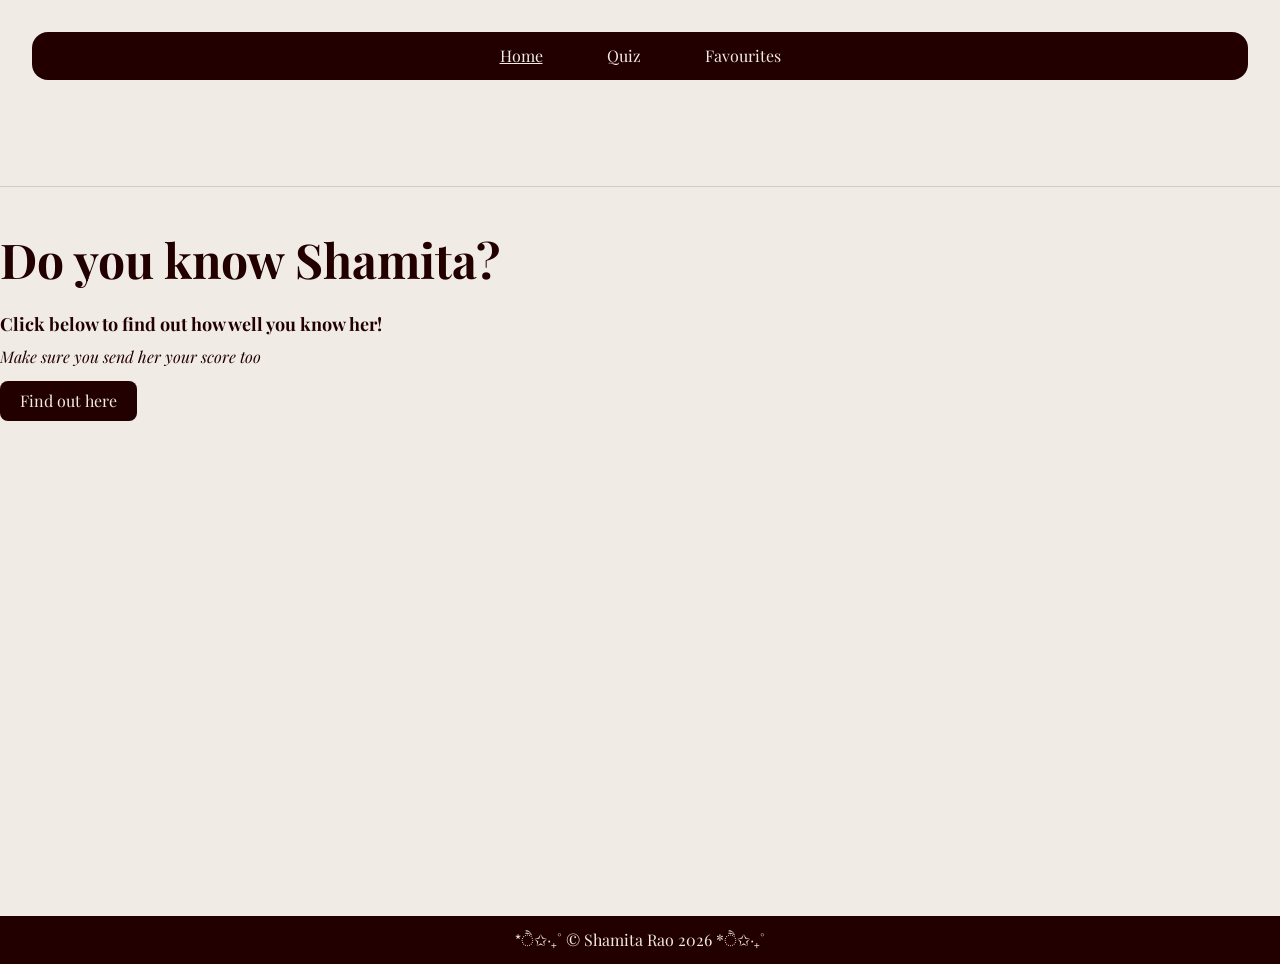
==== index.html @ e75de4b3 "Update heading styles" ====
<!DOCTYPE html>
<html lang="en">
<head>
    <meta charset="UTF-8">
    <meta name="viewport" content="width=device-width, initial-scale=1.0">
    <title>shamitarao</title>
    <link href="https://fonts.googleapis.com/css2?family=Playfair+Display&display=swap" rel="stylesheet">
    <link rel="stylesheet" href="styles/html5reset.css" />
    <link rel="stylesheet" href="styles/style.css" />
</head>
<body>
    <!-- Navigation bar -->
  <nav class="navbar">
    <ul class="nav-links">
      <li><a href="index.html" class="active">Home</a></li>
      <li><a href="quiz.html">Quiz</a></li>
      <li><a href="favourites.html">Favourites</a></li>
    </ul>
  </nav>

  <div class="carousel">
    <div class="carousel-track">
      <span class="carousel-item">Welcome!౨ৎ</span>
      <span class="carousel-item">Welcome!౨ৎ</span>
      <span class="carousel-item">Welcome!౨ৎ</span>
      <span class="carousel-item">Welcome!౨ৎ</span>
      <span class="carousel-item">Welcome!౨ৎ</span>
      <span class="carousel-item">Welcome!౨ৎ</span>
      <span class="carousel-item">Welcome!౨ৎ</span>
      <span class="carousel-item">Welcome!౨ৎ</span>
      <span class="carousel-item">Welcome!౨ৎ</span>
      <span class="carousel-item">Welcome!౨ৎ</span>
      <span class="carousel-item">Welcome!౨ৎ</span>
      <span class="carousel-item">Welcome!౨ৎ</span>
      <span class="carousel-item">Welcome!౨ৎ</span>
      <span class="carousel-item">Welcome!౨ৎ</span>
      <span class="carousel-item">Welcome!౨ৎ</span>
      <span class="carousel-item">Welcome!౨ৎ</span>
    </div>
  </div>


  <!-- main content -->
  <main class="content">

    <h1>Do you know Shamita?</h1>
    <br>
    <br>
    <h2>Click below to find out how well you know her!</h2>
    <br>
    <p>Make sure you send her your score too</p>
    <a href="quiz.html" class="qbutton">Find out here</a>
  </main>

  <!-- Footer -->
  <footer class="footer">
    *ੈ✩‧₊˚ © Shamita Rao <span id="year"></span> *ੈ✩‧₊˚
  </footer>

  <script src="js/global.js"></script>

</body>
</html>
---- styles/style.css ----
body {
    display: grid;
    grid-template-rows: auto 1fr auto;
    min-height: 100vh;
    margin: 0;
    padding-top: 4rem;
    background-color: #F0ECE5;
    color: #220000;
    font-family: 'Playfair Display', serif;
}
  
  /* Navigation bar */
  .navbar {
    position: fixed;
    top: 0;
    left: 0;
    right: 0;
    background-color: #220000;
    border-radius: 1rem;
    padding: 1rem 1rem;
    margin: 2rem;
    z-index: 1000;
    transition: top 0.3s ease-in-out;
  }
  
  .nav-links {
    display: flex;
    gap: 4rem;
    justify-content: center;
    align-items: center;
  }
  
  .nav-links li a {
    text-decoration: none;
    color: #F0ECE5;
    font-size: 1rem;
    text-align: center;
  }

  .nav-links li a:hover {
    text-decoration: underline;
  }

  .nav-links li a.active {
    text-decoration: underline;
  }

  .carousel {
    height: 50px;
    overflow: hidden;
    position: relative;
    background-color: #F0ECE5;
    color: #220000;
    border-bottom: 1px solid #ccc;
    margin-top: 4.5rem;
    font-style: italic;
    font-size: 1.1rem;
    white-space: nowrap;
  }
  
  .carousel-track {
    display: inline-block;
    padding-left: 100%;
    animation: scroll-left 20s linear infinite;
  }
  
  @keyframes scroll-left {
    0% {
      transform: translateX(0);
    }
    100% {
      transform: translateX(-100%);
    }
  }

  .carousel-item {
    display: inline-block;
    padding-right: 4rem;
  }

  .content {
    padding-top: 3rem;
    padding-bottom: 3rem;
    justify-items: center;
  }

  .content h1 {
    font-size: xxx-large;
    font-weight: bold;
  }

  .content h2 {
    font-size: large;
  }


  .content p {
    font-size: medium;
    font-weight: lighter;
    font-style: italic;
  }

  .qbutton {
    display: inline-block;
    background-color: #220000;
    color: #F0ECE5;
    text-decoration: none;
    padding: 0.75rem 1.25rem;
    border: none;
    border-radius: 0.5rem;
    font-size: 1rem;
    text-align: center;
    cursor: pointer;
    margin-top: 1rem;
  }
  
  .qbutton:hover {
    text-decoration: underline;
  }
  /* Footer */
  .footer {
    background-color: #220000;
    color: #F0ECE5;
    text-align: center;
    padding: 1rem;
}
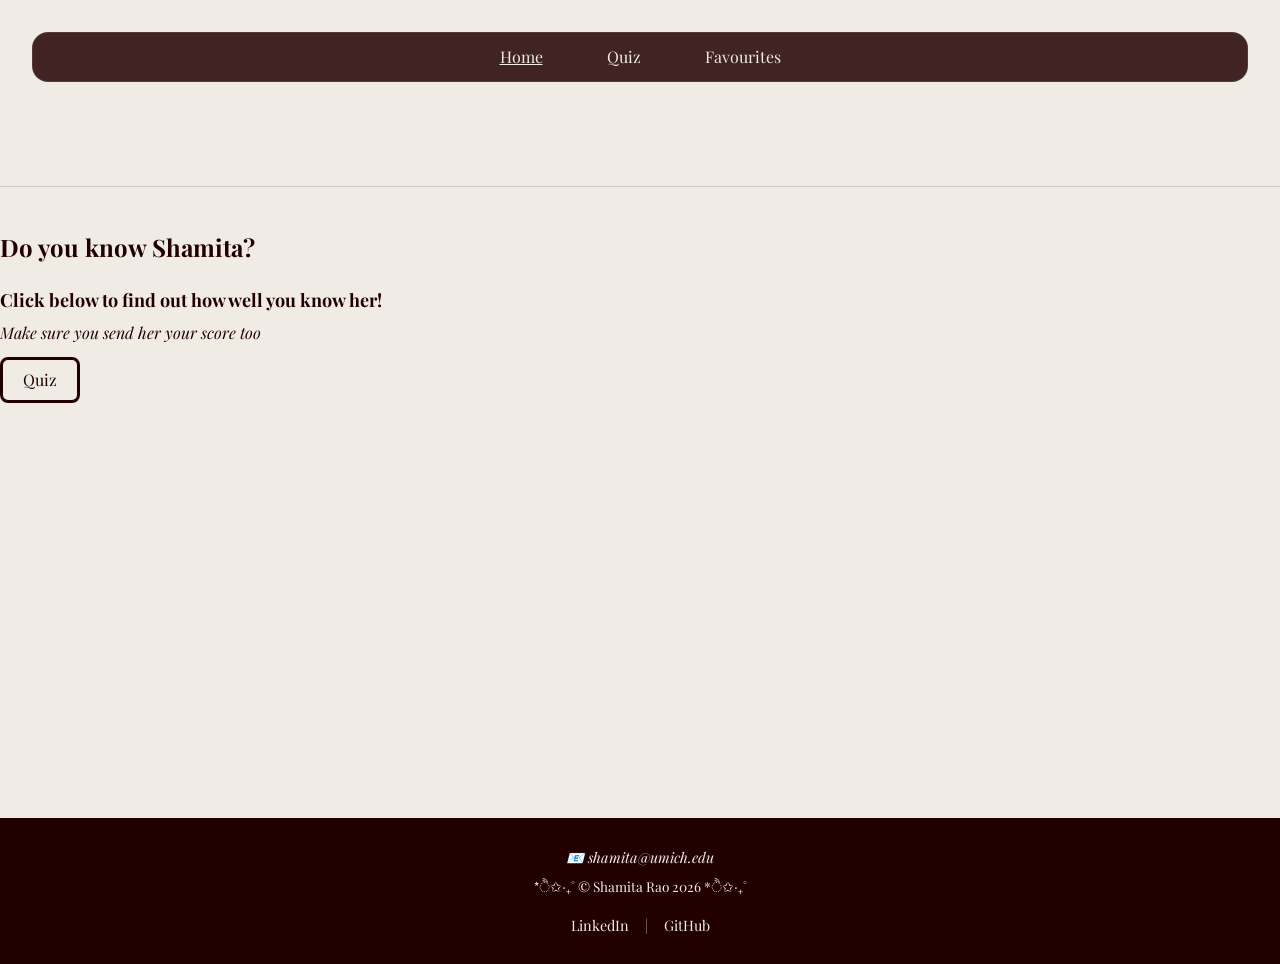
==== commit 26f794be: "Update styling" ====
--- a/index.html
+++ b/index.html
@@ -49,12 +49,22 @@
     <h2>Click below to find out how well you know her!</h2>
     <br>
     <p>Make sure you send her your score too</p>
-    <a href="quiz.html" class="qbutton">Find out here</a>
+    <a href="quiz.html" class="qbutton">Quiz</a>
   </main>
 
   <!-- Footer -->
   <footer class="footer">
-    *ੈ✩‧₊˚ © Shamita Rao <span id="year"></span> *ੈ✩‧₊˚
+    <div class="footer-content">
+      <p class="footer-email">📧 shamita@umich.edu</p>
+      <div class="footer-copyright">
+        *ੈ✩‧₊˚ © Shamita Rao <span id="year"></span> *ੈ✩‧₊˚
+      </div>
+      <div class="footer-links">
+        <a href="https://www.linkedin.com/in/shamitarao/" class="footer-link">LinkedIn</a>
+        <span class="divider">|</span>
+        <a href="https://github.com/shamita-rao" class="footer-link">GitHub</a>
+      </div>
+    </div>
   </footer>
 
   <script src="js/global.js"></script>
--- a/styles/style.css
+++ b/styles/style.css
@@ -15,12 +15,15 @@
     top: 0;
     left: 0;
     right: 0;
-    background-color: #220000;
     border-radius: 1rem;
     padding: 1rem 1rem;
     margin: 2rem;
     z-index: 1000;
     transition: top 0.3s ease-in-out;
+    background: rgba(34, 0, 0, 0.85);
+    backdrop-filter: blur(10px);
+    -webkit-backdrop-filter: blur(50px);
+    border: 1px solid rgba(255,255,255,0.1);
   }
   
   .nav-links {
@@ -85,7 +88,7 @@
   }
 
   .content h1 {
-    font-size: xxx-large;
+    font-size: x-large;
     font-weight: bold;
   }
 
@@ -102,11 +105,11 @@
 
   .qbutton {
     display: inline-block;
-    background-color: #220000;
-    color: #F0ECE5;
+    background-color: #F0ECE5;
+    color: #220000;
+    border: #220000, solid;
     text-decoration: none;
     padding: 0.75rem 1.25rem;
-    border: none;
     border-radius: 0.5rem;
     font-size: 1rem;
     text-align: center;
@@ -116,11 +119,55 @@
   
   .qbutton:hover {
     text-decoration: underline;
+    background-color: #220000;
+    color: #F0ECE5;
+    transform: translateY(-2px);
+    box-shadow: 0 4px 8px rgba(0,0,0,0.15);
   }
   /* Footer */
-  .footer {
+  /* Footer Styles */
+.footer {
     background-color: #220000;
     color: #F0ECE5;
+    padding: 2rem 1rem;
     text-align: center;
-    padding: 1rem;
-}+    font-size: 0.9rem;
+  }
+  
+  .footer-content {
+    max-width: 600px;
+    margin: 0 auto;
+  }
+  
+  .footer-email {
+    margin-bottom: 1rem;
+    font-style: italic;
+  }
+  
+  .footer-copyright {
+    margin: 1rem 0;
+    font-size: 0.85rem;
+  }
+  
+  .footer-links {
+    display: flex;
+    justify-content: center;
+    align-items: center;
+    gap: 1rem;
+    margin-top: 1.5rem;
+  }
+  
+  .footer-link {
+    color: #F0ECE5;
+    text-decoration: none;
+    transition: opacity 0.3s ease;
+  }
+  
+  .footer-link:hover {
+    opacity: 0.8;
+    text-decoration: underline;
+  }
+  
+  .divider {
+    opacity: 0.6;
+  }
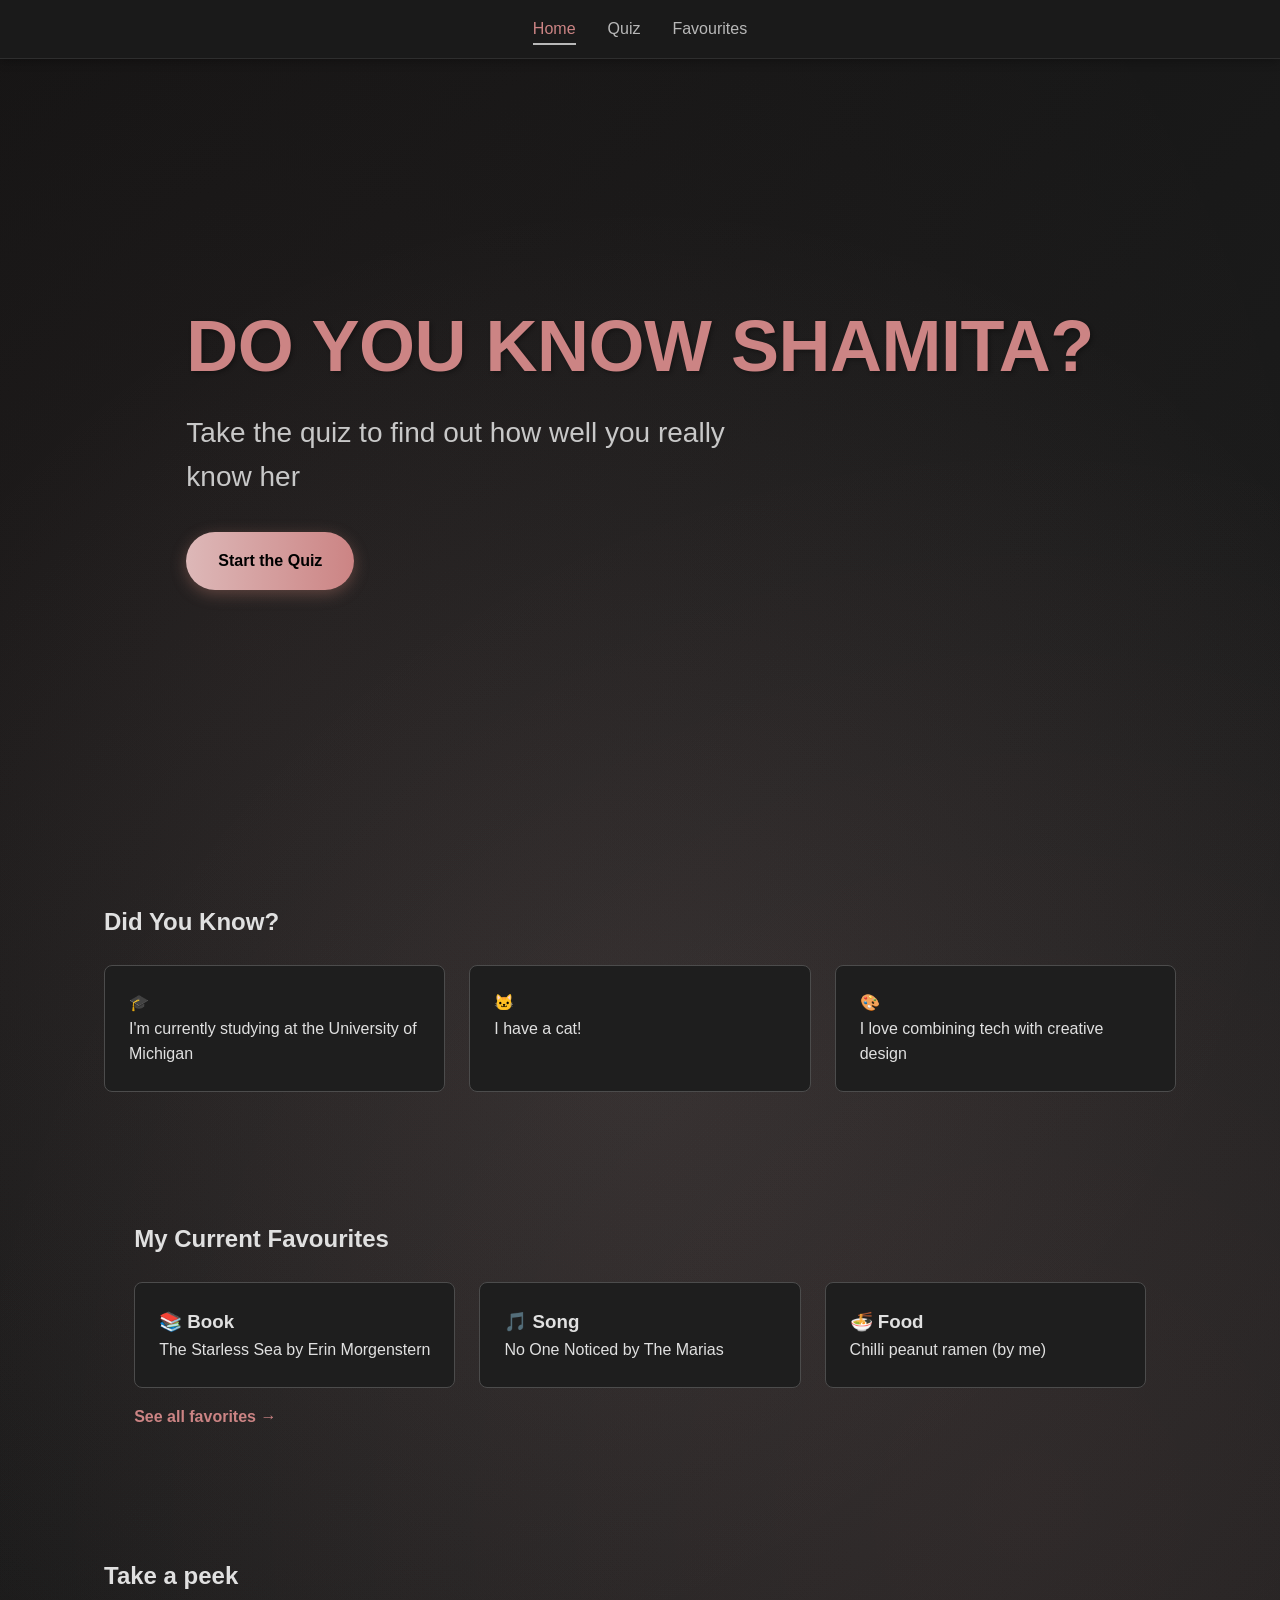
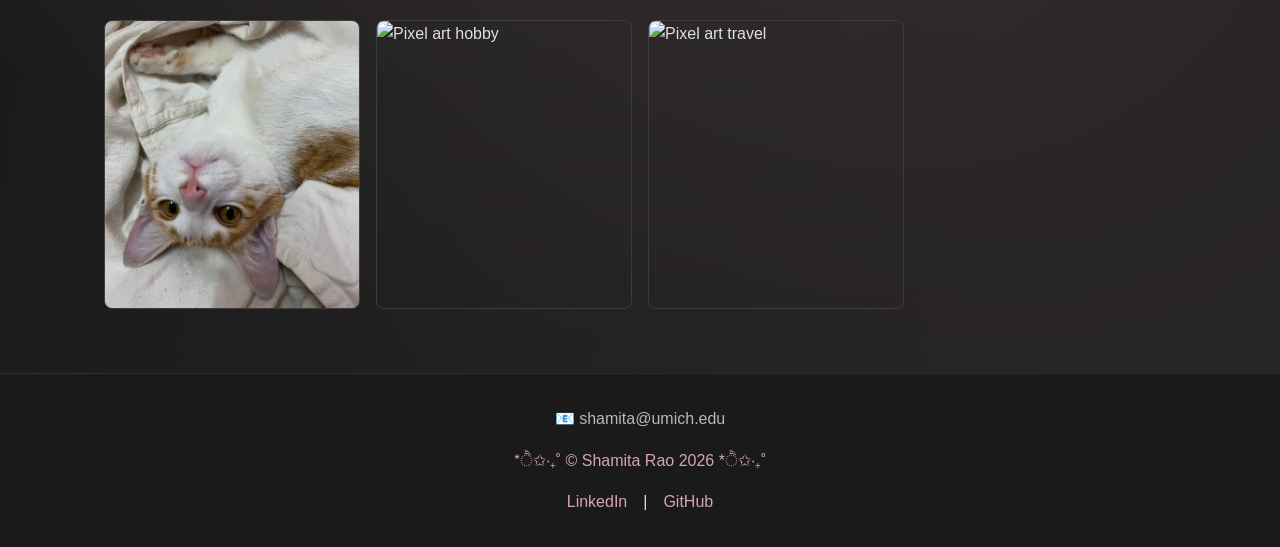
==== commit 30c552a2: "Update styling" ====
--- a/index.html
+++ b/index.html
@@ -4,70 +4,91 @@
     <meta charset="UTF-8">
     <meta name="viewport" content="width=device-width, initial-scale=1.0">
     <title>shamitarao</title>
-    <link href="https://fonts.googleapis.com/css2?family=Playfair+Display&display=swap" rel="stylesheet">
-    <link rel="stylesheet" href="styles/html5reset.css" />
-    <link rel="stylesheet" href="styles/style.css" />
+    <link rel="stylesheet" href="styles/style.css">
 </head>
 <body>
+    <header>
+        <a class="skip" href="#main">Skip to Main content</a>
+    </header>
     <!-- Navigation bar -->
-  <nav class="navbar">
-    <ul class="nav-links">
-      <li><a href="index.html" class="active">Home</a></li>
-      <li><a href="quiz.html">Quiz</a></li>
-      <li><a href="favourites.html">Favourites</a></li>
-    </ul>
-  </nav>
+    <nav class="navbar">
+        <ul class="nav-links">
+            <li><a href="index.html" class="active">Home</a></li>
+            <li><a href="quiz.html">Quiz</a></li>
+            <li><a href="favourites.html">Favourites</a></li>
+        </ul>
+    </nav>
 
-  <div class="carousel">
-    <div class="carousel-track">
-      <span class="carousel-item">Welcome!౨ৎ</span>
-      <span class="carousel-item">Welcome!౨ৎ</span>
-      <span class="carousel-item">Welcome!౨ৎ</span>
-      <span class="carousel-item">Welcome!౨ৎ</span>
-      <span class="carousel-item">Welcome!౨ৎ</span>
-      <span class="carousel-item">Welcome!౨ৎ</span>
-      <span class="carousel-item">Welcome!౨ৎ</span>
-      <span class="carousel-item">Welcome!౨ৎ</span>
-      <span class="carousel-item">Welcome!౨ৎ</span>
-      <span class="carousel-item">Welcome!౨ৎ</span>
-      <span class="carousel-item">Welcome!౨ৎ</span>
-      <span class="carousel-item">Welcome!౨ৎ</span>
-      <span class="carousel-item">Welcome!౨ৎ</span>
-      <span class="carousel-item">Welcome!౨ৎ</span>
-      <span class="carousel-item">Welcome!౨ৎ</span>
-      <span class="carousel-item">Welcome!౨ৎ</span>
-    </div>
-  </div>
+    <!-- Hero Section -->
+    <main class="hero">
+      <div class="hero-content">
+        <h1>DO YOU KNOW SHAMITA?</h1>
+        <h2>Take the quiz to find out how well you really know her</h2>
+        
+        <div class="quiz-button-container">
+          <a href="quiz.html" class="quiz-button">Start the Quiz</a>
+        </div>
+      </div>
+    </main>
 
+    <section class="fun-facts">
+      <h2>Did You Know?</h2>
+      <div class="facts-grid">
+          <div class="fact-card">
+              <span>🎓</span>
+              <p>I'm currently studying at the University of Michigan</p>
+          </div>
+          <div class="fact-card">
+              <span>🐱</span>
+              <p>I have a cat!</p>
+          </div>
+          <div class="fact-card">
+              <span>🎨</span>
+              <p>I love combining tech with creative design</p>
+          </div>
+      </div>
+    </section>
 
-  <!-- main content -->
-  <main class="content">
+    <section class="current-faves">
+      <h2>My Current Favourites</h2>
+      <div class="faves-container">
+          <div class="fave-item">
+              <h3>📚 Book</h3>
+              <p>The Starless Sea by Erin Morgenstern</p>
+          </div>
+          <div class="fave-item">
+              <h3>🎵 Song</h3>
+              <p>No One Noticed by The Marias</p>
+          </div>
+          <div class="fave-item">
+              <h3>🍜 Food</h3>
+              <p>Chilli peanut ramen (by me)</p>
+          </div>
+      </div>
+      <a href="favourites.html" class="see-more">See all favorites →</a>
+    </section>
 
-    <h1>Do you know Shamita?</h1>
-    <br>
-    <br>
-    <h2>Click below to find out how well you know her!</h2>
-    <br>
-    <p>Make sure you send her your score too</p>
-    <a href="quiz.html" class="qbutton">Quiz</a>
-  </main>
+    <section class="pixel-gallery">
+      <h2>Take a peek</h2>
+      <div class="gallery-grid">
+          <img src="images/Noodel.jpeg" alt="Orange and white cat in a white blanket" class="index-img">
+          <img src="images/pixel2.png" alt="Pixel art hobby" class="index-img">
+          <img src="images/pixel3.png" alt="Pixel art travel" class="index-img">
+      </div>
+    </section>
 
-  <!-- Footer -->
-  <footer class="footer">
-    <div class="footer-content">
-      <p class="footer-email">📧 shamita@umich.edu</p>
-      <div class="footer-copyright">
-        *ੈ✩‧₊˚ © Shamita Rao <span id="year"></span> *ੈ✩‧₊˚
-      </div>
-      <div class="footer-links">
-        <a href="https://www.linkedin.com/in/shamitarao/" class="footer-link">LinkedIn</a>
-        <span class="divider">|</span>
-        <a href="https://github.com/shamita-rao" class="footer-link">GitHub</a>
-      </div>
-    </div>
-  </footer>
+    <!-- Footer -->
+    <footer class="footer">
+        <p class="footer-email">📧 shamita@umich.edu</p>
+        <div class="footer-copyright">
+            *ੈ✩‧₊˚ © Shamita Rao <span id="year"></span> *ੈ✩‧₊˚
+        </div>
+        <div class="footer-links">
+            <a href="https://www.linkedin.com/in/shamitarao/">LinkedIn</a>
+            <span>|</span>
+            <a href="https://github.com/shamita-rao">GitHub</a>
+        </div>
+    </footer>
 
-  <script src="js/global.js"></script>
-
-</body>
-</html>+    <script src="js/global.js"></script>
+</body>
--- a/styles/style.css
+++ b/styles/style.css
@@ -1,173 +1,313 @@
+/* Base Styles - Dark Theme */
+* {
+  margin: 0;
+  padding: 0;
+  box-sizing: border-box;
+}
+
+html {
+  scroll-behavior: smooth;
+}
+
+.skip{
+  position: absolute;
+  height: 25px;
+  background-color: #ffffff;
+  top: -45px;
+  }
+
+.skip:focus{
+  top: 25px;
+  }
+
 body {
-    display: grid;
-    grid-template-rows: auto 1fr auto;
-    min-height: 100vh;
-    margin: 0;
-    padding-top: 4rem;
-    background-color: #F0ECE5;
-    color: #220000;
-    font-family: 'Playfair Display', serif;
-}
-  
-  /* Navigation bar */
-  .navbar {
-    position: fixed;
-    top: 0;
-    left: 0;
-    right: 0;
-    border-radius: 1rem;
-    padding: 1rem 1rem;
-    margin: 2rem;
-    z-index: 1000;
-    transition: top 0.3s ease-in-out;
-    background: rgba(34, 0, 0, 0.85);
-    backdrop-filter: blur(10px);
-    -webkit-backdrop-filter: blur(50px);
-    border: 1px solid rgba(255,255,255,0.1);
+  font-family: 'Inter', sans-serif;
+  background: radial-gradient(circle at 20% 30%, rgba(221, 153, 153, 0.05), transparent 60%), 
+              radial-gradient(circle at 80% 70%, rgba(255, 153, 153, 0.05), transparent 60%), 
+              radial-gradient(circle at 50% 50%, rgba(222, 204, 204, 0.1), transparent 70%), 
+              linear-gradient(135deg, #121212, #232323), 
+              url('https://www.transparenttextures.com/patterns/asfalt-dark.png');
+  background-size: cover;
+  color: #E0E0E0; /* Light text for contrast */
+  min-height: 100vh;
+  display: flex;
+  flex-direction: column;
+  line-height: 1.6;
+}
+
+/* Navigation */
+.navbar {
+  background-color: #1A1A1A; /* Slightly lighter than body */
+  box-shadow: 0 2px 10px rgba(0,0,0,0.3);
+  position: sticky;
+  top: 0;
+  z-index: 10;
+  padding: 1rem 0;
+  border-bottom: 1px solid #2E2E2E;
+}
+
+.nav-links {
+  display: flex;
+  justify-content: center;
+  list-style: none;
+  gap: 1rem;
+  flex-wrap: wrap;
+  padding: 0 1rem;
+}
+
+.nav-links a {
+  text-decoration: none;
+  color: #B8B8B8; /* Light gray */
+  font-weight: 500;
+  transition: all 0.3s;
+  padding: 0.5rem 0;
+  position: relative;
+}
+
+.nav-links a::after {
+  content: '';
+  position: absolute;
+  bottom: 0;
+  left: 0;
+  width: 0;
+  height: 2px;
+  background: #B8B8B8; /* Dusty pink */
+  transition: width 0.3s;
+}
+
+.nav-links a:hover::after,
+.nav-links .active::after {
+  width: 100%;
+}
+
+.nav-links a:hover {
+  color: #cc8484;
+}
+
+.nav-links .active {
+  color: #cc8484;
+}
+
+/* Hero Section */
+.hero {
+  flex: 1;
+  max-width: 1200px;
+  margin: 0 auto;
+  padding: 2rem 1.5rem;
+  display: flex;
+  flex-direction: column;
+  justify-content: center;
+  min-height: calc(100vh - 120px);
+  text-align: left;
+}
+
+.hero h1 {
+  font-size: clamp(2.5rem, 8vw, 4.5rem);
+  color: #cc8484; /* Dusty pink */
+  margin-bottom: 1.5rem;
+  line-height: 1.1;
+  letter-spacing: -0.5px;
+  text-shadow: 2px 2px 4px rgba(0,0,0,0.3);
+}
+
+.hero h2 {
+  font-size: clamp(1.25rem, 4vw, 1.75rem);
+  color: #C8C8C8; /* Lighter gray */
+  margin-bottom: 2rem;
+  font-weight: 400;
+  max-width: 600px;
+}
+
+.quiz-button-container {
+  margin-top: 2rem;
+}
+
+.quiz-button {
+  display: inline-block;
+  background: linear-gradient(to right, #ddb8b8, #cc8484);
+  color: black;
+  font-weight: bold;
+  font-size: 1rem;
+  padding: 1rem 2rem;
+  border-radius: 999px;
+  text-decoration: none;
+  box-shadow: 0 4px 15px rgba(183, 119, 107, 0.4);
+  transition: all 0.3s;
+  border: none;
+}
+
+.quiz-button:hover {
+  transform: translateY(-3px);
+  box-shadow: 0 6px 20px rgba(168, 94, 81, 0.6);
+  text-decoration: underline;
+}
+
+/* Footer */
+.footer {
+  background-color: #1A1A1A;
+  padding: 2rem 1rem;
+  text-align: center;
+  margin-top: auto;
+  border-top: 1px solid #2E2E2E;
+}
+
+.footer-email {
+  color: #B8B8B8;
+  margin-bottom: 1rem;
+}
+
+.footer-copyright {
+  color: #D7A3B8;
+  font-weight: 500;
+  margin-bottom: 1rem;
+}
+
+.footer-links {
+  display: flex;
+  justify-content: center;
+  gap: 1rem;
+  flex-wrap: wrap;
+}
+
+.footer-links a {
+  color: #D7A3B8;
+  text-decoration: none;
+  transition: color 0.3s;
+}
+
+.footer-links a:hover {
+  color: #FFC2C8; /* Lighter pink */
+}
+
+/* Sections */
+section {
+  padding: 3rem 1.5rem;
+  max-width: 1200px;
+  margin: 0 auto;
+}
+
+.section-title {
+  font-size: clamp(1.75rem, 5vw, 2.5rem);
+  margin-bottom: 2rem;
+  color: #D7A3B8;
+}
+
+/* Fun facts grid */
+.facts-grid {
+  display: grid;
+  grid-template-columns: 1fr;
+  gap: 1.5rem;
+  margin-top: 1.5rem;
+}
+
+.fact-card {
+  background-color: #1e1e1e;
+  padding: 1.5rem;
+  border-radius: 8px;
+  border: 1px solid #4c4c4c;
+  text-align: left;
+  transition: transform 0.3s;
+}
+
+.fact-card:hover {
+  transform: translateY(-5px);
+}
+
+.fact-icon {
+  font-size: 2rem;
+  margin-bottom: 1rem;
+  color: #D7A3B8;
+}
+
+/* Current favorites */
+.faves-container {
+  display: grid;
+  grid-template-columns: 1fr;
+  gap: 1.5rem;
+  margin-top: 1.5rem;
+}
+
+.fave-item {
+  background-color: #1e1e1e;
+  padding: 1.5rem;
+  border-radius: 8px;
+  border: 1px solid #4c4c4c;
+  text-align: left;
+  transition: transform 0.3s;
+}
+
+.fave-item:hover {
+  transform: translateY(-5px);
+}
+
+.fave-category {
+  font-weight: 600;
+  color: #D7A3B8;
+  margin-bottom: 0.5rem;
+}
+
+.see-more {
+  display: inline-block;
+  margin-top: 1rem;
+  color: #cc8484; /* Dusty pink */
+  text-decoration: none;
+  font-weight: bold;
+  transition: all 0.3s;
+}
+
+.see-more:hover {
+  color: #FFC2C8;
+  text-decoration: underline; /* Lighter pink */
+}
+
+/* Image gallery */
+.gallery-grid {
+  display: grid;
+  grid-template-columns: repeat(auto-fill, minmax(250px, 1fr));
+  gap: 1rem;
+  margin-top: 1.5rem;
+}
+
+.index-img {
+  width: 100%;
+  height: auto;
+  object-fit: cover;
+  border-radius: 8px;
+  transition: transform 0.3s, box-shadow 0.3s;
+  border: 1px solid #3D3D3D;
+}
+
+.index-img:hover {
+  transform: scale(1.02);
+  box-shadow: 0 4px 15px rgba(0,0,0,0.3);
+}
+
+/* Tablet+ */
+@media screen and (min-width: 768px) {
+  .facts-grid, .faves-container {
+    grid-template-columns: repeat(2, 1fr);
   }
   
   .nav-links {
-    display: flex;
-    gap: 4rem;
-    justify-content: center;
-    align-items: center;
+    gap: 2rem;
+    padding: 0;
+  }
+}
+
+/* Desktop */
+@media screen and (min-width: 1024px) {
+  .facts-grid, .faves-container {
+    grid-template-columns: repeat(3, 1fr);
   }
   
-  .nav-links li a {
-    text-decoration: none;
-    color: #F0ECE5;
-    font-size: 1rem;
-    text-align: center;
-  }
-
-  .nav-links li a:hover {
-    text-decoration: underline;
-  }
-
-  .nav-links li a.active {
-    text-decoration: underline;
-  }
-
-  .carousel {
-    height: 50px;
-    overflow: hidden;
-    position: relative;
-    background-color: #F0ECE5;
-    color: #220000;
-    border-bottom: 1px solid #ccc;
-    margin-top: 4.5rem;
-    font-style: italic;
-    font-size: 1.1rem;
-    white-space: nowrap;
+  .hero {
+    padding: 0 5%;
   }
   
-  .carousel-track {
-    display: inline-block;
-    padding-left: 100%;
-    animation: scroll-left 20s linear infinite;
-  }
-  
-  @keyframes scroll-left {
-    0% {
-      transform: translateX(0);
-    }
-    100% {
-      transform: translateX(-100%);
-    }
-  }
-
-  .carousel-item {
-    display: inline-block;
-    padding-right: 4rem;
-  }
-
-  .content {
-    padding-top: 3rem;
-    padding-bottom: 3rem;
-    justify-items: center;
-  }
-
-  .content h1 {
-    font-size: x-large;
-    font-weight: bold;
-  }
-
-  .content h2 {
-    font-size: large;
-  }
-
-
-  .content p {
-    font-size: medium;
-    font-weight: lighter;
-    font-style: italic;
-  }
-
-  .qbutton {
-    display: inline-block;
-    background-color: #F0ECE5;
-    color: #220000;
-    border: #220000, solid;
-    text-decoration: none;
-    padding: 0.75rem 1.25rem;
-    border-radius: 0.5rem;
-    font-size: 1rem;
-    text-align: center;
-    cursor: pointer;
-    margin-top: 1rem;
-  }
-  
-  .qbutton:hover {
-    text-decoration: underline;
-    background-color: #220000;
-    color: #F0ECE5;
-    transform: translateY(-2px);
-    box-shadow: 0 4px 8px rgba(0,0,0,0.15);
-  }
-  /* Footer */
-  /* Footer Styles */
-.footer {
-    background-color: #220000;
-    color: #F0ECE5;
-    padding: 2rem 1rem;
-    text-align: center;
-    font-size: 0.9rem;
-  }
-  
-  .footer-content {
-    max-width: 600px;
-    margin: 0 auto;
-  }
-  
-  .footer-email {
-    margin-bottom: 1rem;
-    font-style: italic;
-  }
-  
-  .footer-copyright {
-    margin: 1rem 0;
-    font-size: 0.85rem;
-  }
-  
-  .footer-links {
-    display: flex;
-    justify-content: center;
-    align-items: center;
-    gap: 1rem;
-    margin-top: 1.5rem;
-  }
-  
-  .footer-link {
-    color: #F0ECE5;
-    text-decoration: none;
-    transition: opacity 0.3s ease;
-  }
-  
-  .footer-link:hover {
-    opacity: 0.8;
-    text-decoration: underline;
-  }
-  
-  .divider {
-    opacity: 0.6;
-  }+  section {
+    padding: 4rem 5%;
+  }
+}
+
+
+
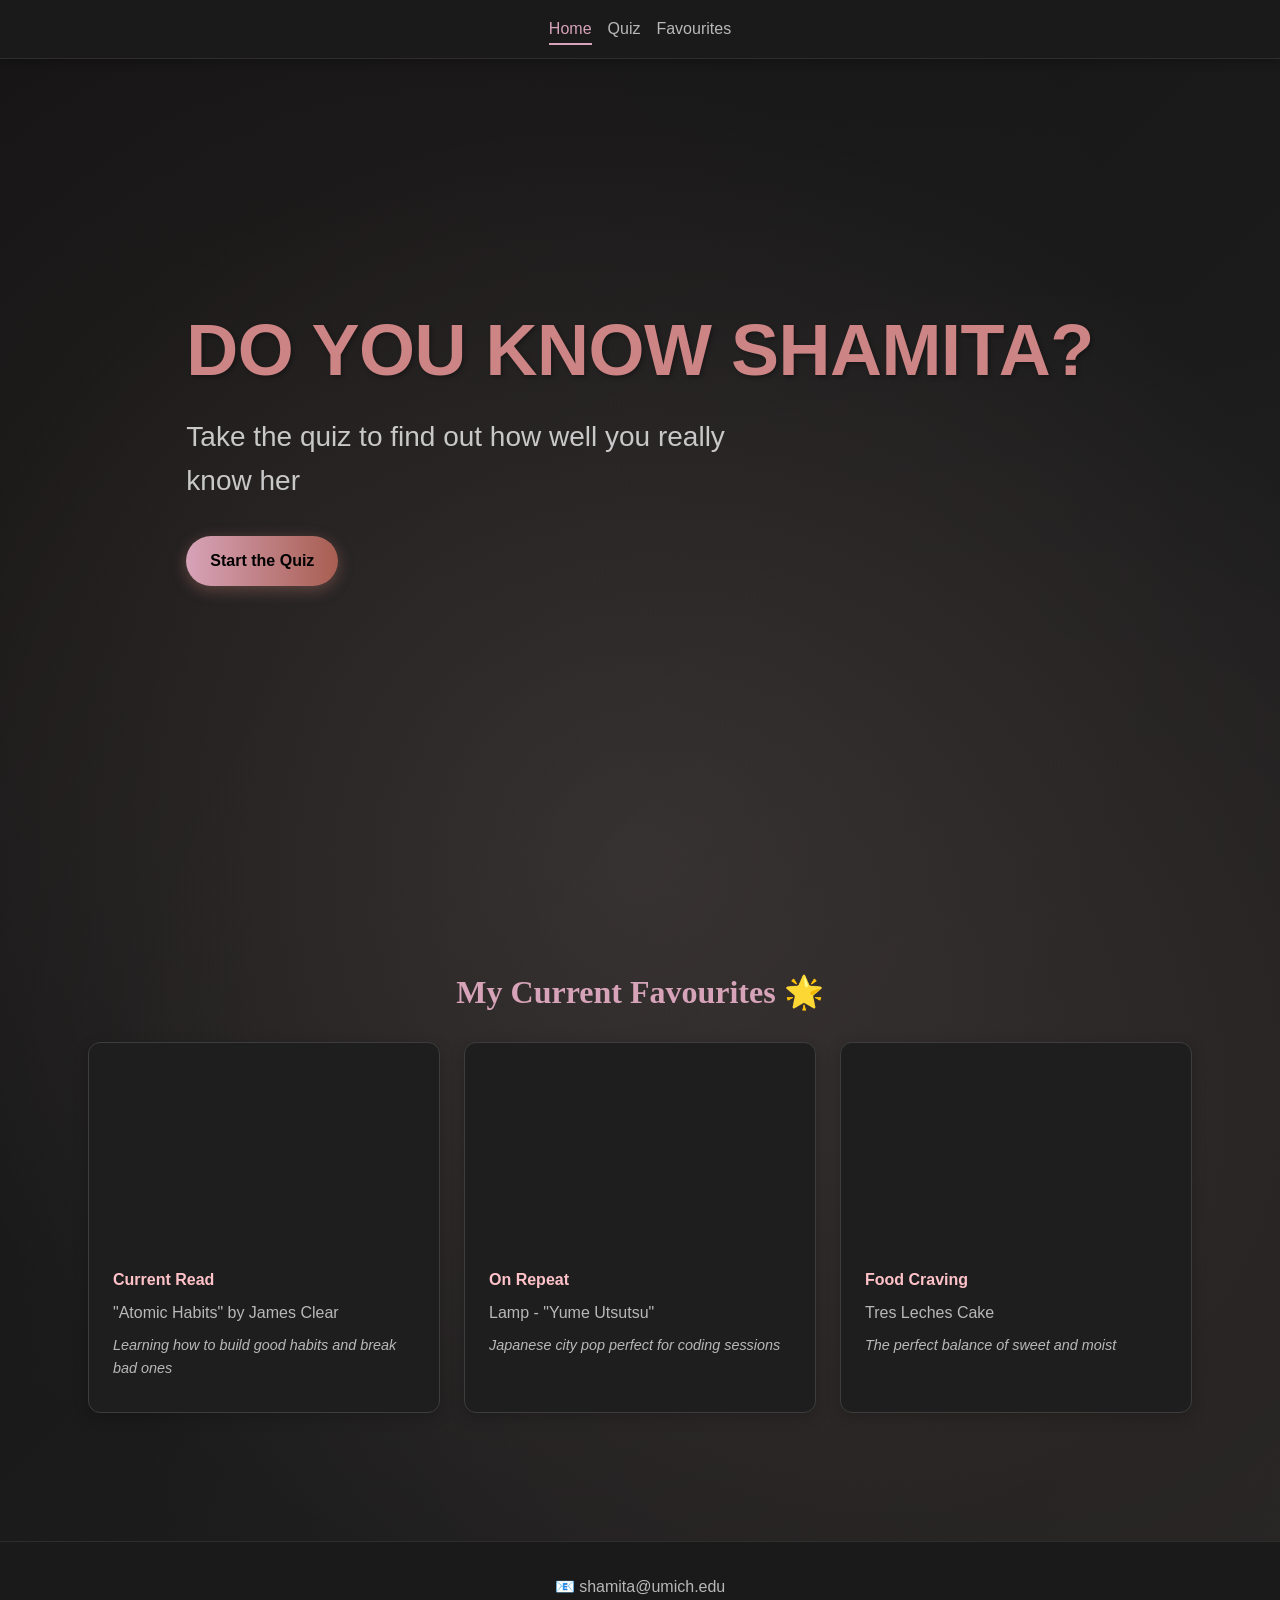
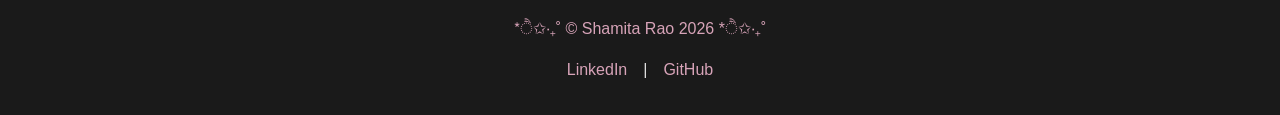
==== commit 49349cb4: "Add quiz functionality" ====
--- a/index.html
+++ b/index.html
@@ -4,6 +4,7 @@
     <meta charset="UTF-8">
     <meta name="viewport" content="width=device-width, initial-scale=1.0">
     <title>shamitarao</title>
+    <link rel="stylesheet" href="styles/html5reset.css">
     <link rel="stylesheet" href="styles/style.css">
 </head>
 <body>
@@ -31,51 +32,44 @@
       </div>
     </main>
 
-    <section class="fun-facts">
-      <h2>Did You Know?</h2>
-      <div class="facts-grid">
-          <div class="fact-card">
-              <span>🎓</span>
-              <p>I'm currently studying at the University of Michigan</p>
+
+    <div class="favourites-content">
+      <section class="favourites-section">
+          <h1 class="section-title">My Current Favourites 🌟</h1>
+          <div class="favourites-grid">
+              
+              <!-- Book Card -->
+              <div class="favourite-card">
+                  <div class="card-image" style="background-image: url('https://images.unsplash.com/photo-1544947950-fa07a98d237f?ixlib=rb-1.2.1&auto=format&fit=crop&w=500&q=80')"></div>
+                  <div class="card-content">
+                      <h3>Current Read</h3>
+                      <p>"Atomic Habits" by James Clear</p>
+                      <p class="card-desc">Learning how to build good habits and break bad ones</p>
+                  </div>
+              </div>
+              
+              <!-- Music Card -->
+              <div class="favourite-card">
+                  <div class="card-image" style="background-image: url('https://images.unsplash.com/photo-1508700115892-45ecd05ae2ad?ixlib=rb-1.2.1&auto=format&fit=crop&w=500&q=80')"></div>
+                  <div class="card-content">
+                      <h3>On Repeat</h3>
+                      <p>Lamp - "Yume Utsutsu"</p>
+                      <p class="card-desc">Japanese city pop perfect for coding sessions</p>
+                  </div>
+              </div>
+              
+              <!-- Food Card -->
+              <div class="favourite-card">
+                  <div class="card-image" style="background-image: url('https://images.unsplash.com/photo-1565557623262-b51c2513a641?ixlib=rb-1.2.1&auto=format&fit=crop&w=500&q=80')"></div>
+                  <div class="card-content">
+                      <h3>Food Craving</h3>
+                      <p>Tres Leches Cake</p>
+                      <p class="card-desc">The perfect balance of sweet and moist</p>
+                  </div>
+              </div>
           </div>
-          <div class="fact-card">
-              <span>🐱</span>
-              <p>I have a cat!</p>
-          </div>
-          <div class="fact-card">
-              <span>🎨</span>
-              <p>I love combining tech with creative design</p>
-          </div>
-      </div>
-    </section>
-
-    <section class="current-faves">
-      <h2>My Current Favourites</h2>
-      <div class="faves-container">
-          <div class="fave-item">
-              <h3>📚 Book</h3>
-              <p>The Starless Sea by Erin Morgenstern</p>
-          </div>
-          <div class="fave-item">
-              <h3>🎵 Song</h3>
-              <p>No One Noticed by The Marias</p>
-          </div>
-          <div class="fave-item">
-              <h3>🍜 Food</h3>
-              <p>Chilli peanut ramen (by me)</p>
-          </div>
-      </div>
-      <a href="favourites.html" class="see-more">See all favorites →</a>
-    </section>
-
-    <section class="pixel-gallery">
-      <h2>Take a peek</h2>
-      <div class="gallery-grid">
-          <img src="images/Noodel.jpeg" alt="Orange and white cat in a white blanket" class="index-img">
-          <img src="images/pixel2.png" alt="Pixel art hobby" class="index-img">
-          <img src="images/pixel3.png" alt="Pixel art travel" class="index-img">
-      </div>
-    </section>
+      </section>
+    </div>
 
     <!-- Footer -->
     <footer class="footer">
@@ -91,4 +85,5 @@
     </footer>
 
     <script src="js/global.js"></script>
-</body>+</body>
+</html>
--- a/styles/style.css
+++ b/styles/style.css
@@ -1,4 +1,4 @@
-/* Base Styles - Dark Theme */
+/* Base Styles */
 * {
   margin: 0;
   padding: 0;
@@ -37,8 +37,8 @@
 
 /* Navigation */
 .navbar {
-  background-color: #1A1A1A; /* Slightly lighter than body */
-  box-shadow: 0 2px 10px rgba(0,0,0,0.3);
+  background-color: #1A1A1A;
+  box-shadow: 0 2px 10px rgba(0, 0, 0, 0.3);
   position: sticky;
   top: 0;
   z-index: 10;
@@ -64,6 +64,11 @@
   position: relative;
 }
 
+.nav-links a:hover,
+.nav-links .active {
+  color: #D7A3B8; /* Dusty pink */
+}
+
 .nav-links a::after {
   content: '';
   position: absolute;
@@ -71,21 +76,13 @@
   left: 0;
   width: 0;
   height: 2px;
-  background: #B8B8B8; /* Dusty pink */
+  background: #D7A3B8; /* Dusty pink */
   transition: width 0.3s;
 }
 
 .nav-links a:hover::after,
 .nav-links .active::after {
   width: 100%;
-}
-
-.nav-links a:hover {
-  color: #cc8484;
-}
-
-.nav-links .active {
-  color: #cc8484;
 }
 
 /* Hero Section */
@@ -124,22 +121,22 @@
 
 .quiz-button {
   display: inline-block;
-  background: linear-gradient(to right, #ddb8b8, #cc8484);
+  background: linear-gradient(to right, #D7A3B8, #A85E51); /* Gradient */
   color: black;
   font-weight: bold;
   font-size: 1rem;
-  padding: 1rem 2rem;
+  padding: 0.75rem 1.5rem;
   border-radius: 999px;
   text-decoration: none;
   box-shadow: 0 4px 15px rgba(183, 119, 107, 0.4);
   transition: all 0.3s;
   border: none;
+  cursor: pointer;
 }
 
 .quiz-button:hover {
   transform: translateY(-3px);
   box-shadow: 0 6px 20px rgba(168, 94, 81, 0.6);
-  text-decoration: underline;
 }
 
 /* Footer */
@@ -192,122 +189,261 @@
   color: #D7A3B8;
 }
 
-/* Fun facts grid */
-.facts-grid {
+
+/* Quiz Page Styles */
+.quiz-container {
+  max-width: 800px;
+  margin: 2rem auto;
+  padding: 1.5rem;
+  background-color: #1E1E1E; /* Dark background */
+  border-radius: 12px;
+  box-shadow: 0 4px 15px rgba(0, 0, 0, 0.3);
+  border: 1px solid #3D3D3D; /* Border color */
+}
+
+.quiz-container h1,
+.quiz-container h2 {
+  text-align: center;
+  margin-bottom: 1.5rem;
+}
+
+.quiz-container h1 {
+  font-family: 'Playfair Display', serif;
+  color: #D7A3B8; /* Dusty pink */
+  font-size: 2rem;
+}
+
+.quiz-container h2 {
+  color: #B8B8B8; /* Gray text */
+  font-size: 1.25rem;
+  font-weight: 400;
+}
+
+/* Question Cards */
+.question-card {
+  display: none;
+  background-color: #1E1E1E; /* Dark background */
+  border-radius: 12px;
+  padding: 1.5rem;
+  margin-bottom: 1.5rem;
+  box-shadow: 0 4px 15px rgba(0, 0, 0, 0.3);
+  border: 1px solid #3D3D3D; /* Border color */
+}
+
+.question-card.active {
+  display: block;
+}
+
+.question-card p {
+  font-weight: 600;
+  color: #FFC2C8; /* Lighter pink */
+  margin-bottom: 1.5rem;
+  font-size: 1.1rem;
+}
+
+.option {
+  display: block;
+  padding: 1rem;
+  margin-bottom: 0.8rem;
+  background-color: #2A2A2A;
+  border-radius: 8px;
+  transition: all 0.3s;
+  cursor: pointer;
+}
+
+.option:hover {
+  background-color: #3D3D3D;
+}
+
+input[type="radio"] {
+  margin-right: 0.8rem;
+}
+
+/* Navigation Buttons */
+.quiz-nav {
+  display: flex;
+  gap: 1rem;
+  margin: 1.5rem 0;
+}
+
+.prev-btn, .next-btn, .submit-btn {
+  flex: 1;
+  padding: 1rem;
+  border: none;
+  border-radius: 8px;
+  font-weight: 600;
+  cursor: pointer;
+  transition: all 0.3s;
+}
+
+.prev-btn {
+  background-color: #3D3D3D;
+  color: #B8B8B8;
+}
+
+.next-btn, .submit-btn {
+  background: linear-gradient(to right, #D7A3B8, #A85E51);
+  color: white;
+}
+
+.next-btn:hover, .submit-btn:hover {
+  transform: translateY(-2px);
+  box-shadow: 0 4px 12px rgba(215, 163, 184, 0.4);
+}
+
+.submit-btn {
+  width: 100%;
+  margin-top: 1rem;
+  display: none;
+}
+
+/* Result Card */
+.result-card {
+  background-color: #1E1E1E; /* Dark background */
+  border-radius: 12px;
+  padding: 2rem;
+  margin: 2rem 0;
+  text-align: center;
+  box-shadow: 0 4px 15px rgba(0, 0, 0, 0.3);
+  border: 1px solid #3D3D3D; /* Border color */
+}
+
+.result-card h2 {
+  color: #FFC2C8; /* Lighter pink */
+  font-size: 1.75rem;
+  margin-bottom: 1rem;
+}
+
+#score {
+  color: #D7A3B8; /* Dusty pink */
+  font-size: 2.5rem;
+}
+
+#download-card {
+  display: inline-block;
+  padding: 0.8rem 1.5rem;
+  background: linear-gradient(to right, #D7A3B8, #A85E51); /* Gradient */
+  color: white;
+  font-weight: 600;
+  border: none;
+  border-radius: 8px;
+  margin-top: 1.5rem;
+  cursor: pointer;
+  transition: all 0.3s;
+}
+
+#download-card:hover {
+  transform: translateY(-2px);
+  box-shadow: 0 4px 12px rgba(215, 163, 184, 0.4);
+}
+
+/* Add to your CSS */
+.progress-bar {
+  height: 4px;
+  background: #D7A3B8; /* Dusty pink */
+  position: fixed;
+  top: 0;
+  left: 0;
+  z-index: 100;
+  transition: width 0.3s ease;
+}
+
+.hidden {
+  display: none;
+}
+
+@keyframes fadeIn {
+  from { opacity: 0; transform: translateY(10px); }
+  to { opacity: 1; transform: translateY(0); }
+}
+
+/* Responsive Design */
+@media (max-width: 600px) {
+  .quiz-nav {
+    flex-direction: column;
+  }
+
+  .quiz-container h1 {
+    font-size: 1.75rem;
+  }
+}
+
+/* Favourites Page Styles */
+.favourites-content {
+  max-width: 1200px;
+  margin: 2rem auto;
+  padding: 0 1.5rem;
+}
+
+.section-title {
+  font-family: 'Playfair Display', serif;
+  color: #D7A3B8;
+  font-size: 2rem;
+  margin: 3rem 0 1.5rem;
+  text-align: center;
+}
+
+.favourites-grid {
   display: grid;
   grid-template-columns: 1fr;
   gap: 1.5rem;
-  margin-top: 1.5rem;
-}
-
-.fact-card {
+  margin-bottom: 3rem;
+}
+
+.favourite-card {
   background-color: #1e1e1e;
+  border-radius: 12px;
+  overflow: hidden;
+  box-shadow: 0 4px 15px rgba(0, 0, 0, 0.2);
+  transition: transform 0.3s ease;
+  border: 1px solid #3d3d3d;
+}
+
+.favourite-card:hover {
+  transform: translateY(-5px);
+}
+
+.card-image {
+  height: 200px;
+  background-size: cover;
+  background-position: center;
+}
+
+.card-content {
   padding: 1.5rem;
-  border-radius: 8px;
-  border: 1px solid #4c4c4c;
-  text-align: left;
-  transition: transform 0.3s;
-}
-
-.fact-card:hover {
-  transform: translateY(-5px);
-}
-
-.fact-icon {
-  font-size: 2rem;
-  margin-bottom: 1rem;
-  color: #D7A3B8;
-}
-
-/* Current favorites */
-.faves-container {
-  display: grid;
-  grid-template-columns: 1fr;
-  gap: 1.5rem;
-  margin-top: 1.5rem;
-}
-
-.fave-item {
-  background-color: #1e1e1e;
-  padding: 1.5rem;
-  border-radius: 8px;
-  border: 1px solid #4c4c4c;
-  text-align: left;
-  transition: transform 0.3s;
-}
-
-.fave-item:hover {
-  transform: translateY(-5px);
-}
-
-.fave-category {
+}
+
+.card-content h3 {
+  color: #FFC2C8;
+  margin-bottom: 0.5rem;
+  font-family: 'Inter', sans-serif;
   font-weight: 600;
-  color: #D7A3B8;
+}
+
+.card-content p {
+  color: #B8B8B8;
   margin-bottom: 0.5rem;
-}
-
-.see-more {
-  display: inline-block;
-  margin-top: 1rem;
-  color: #cc8484; /* Dusty pink */
-  text-decoration: none;
-  font-weight: bold;
-  transition: all 0.3s;
-}
-
-.see-more:hover {
-  color: #FFC2C8;
-  text-decoration: underline; /* Lighter pink */
-}
-
-/* Image gallery */
-.gallery-grid {
-  display: grid;
-  grid-template-columns: repeat(auto-fill, minmax(250px, 1fr));
-  gap: 1rem;
-  margin-top: 1.5rem;
-}
-
-.index-img {
-  width: 100%;
-  height: auto;
-  object-fit: cover;
-  border-radius: 8px;
-  transition: transform 0.3s, box-shadow 0.3s;
-  border: 1px solid #3D3D3D;
-}
-
-.index-img:hover {
-  transform: scale(1.02);
-  box-shadow: 0 4px 15px rgba(0,0,0,0.3);
+  font-family: 'Inter', sans-serif;
+}
+
+.card-desc {
+  font-size: 0.9rem;
+  color: #8a8a8a;
+  font-style: italic;
 }
 
 /* Tablet+ */
-@media screen and (min-width: 768px) {
-  .facts-grid, .faves-container {
-    grid-template-columns: repeat(2, 1fr);
-  }
-  
-  .nav-links {
-    gap: 2rem;
-    padding: 0;
+@media (min-width: 768px) {
+  .favourites-grid {
+      grid-template-columns: repeat(2, 1fr);
   }
 }
 
 /* Desktop */
-@media screen and (min-width: 1024px) {
-  .facts-grid, .faves-container {
-    grid-template-columns: repeat(3, 1fr);
-  }
-  
-  .hero {
-    padding: 0 5%;
-  }
-  
-  section {
-    padding: 4rem 5%;
-  }
-}
-
-
-
+@media (min-width: 1024px) {
+  .favourites-grid {
+      grid-template-columns: repeat(3, 1fr);
+  }
+}
+
+
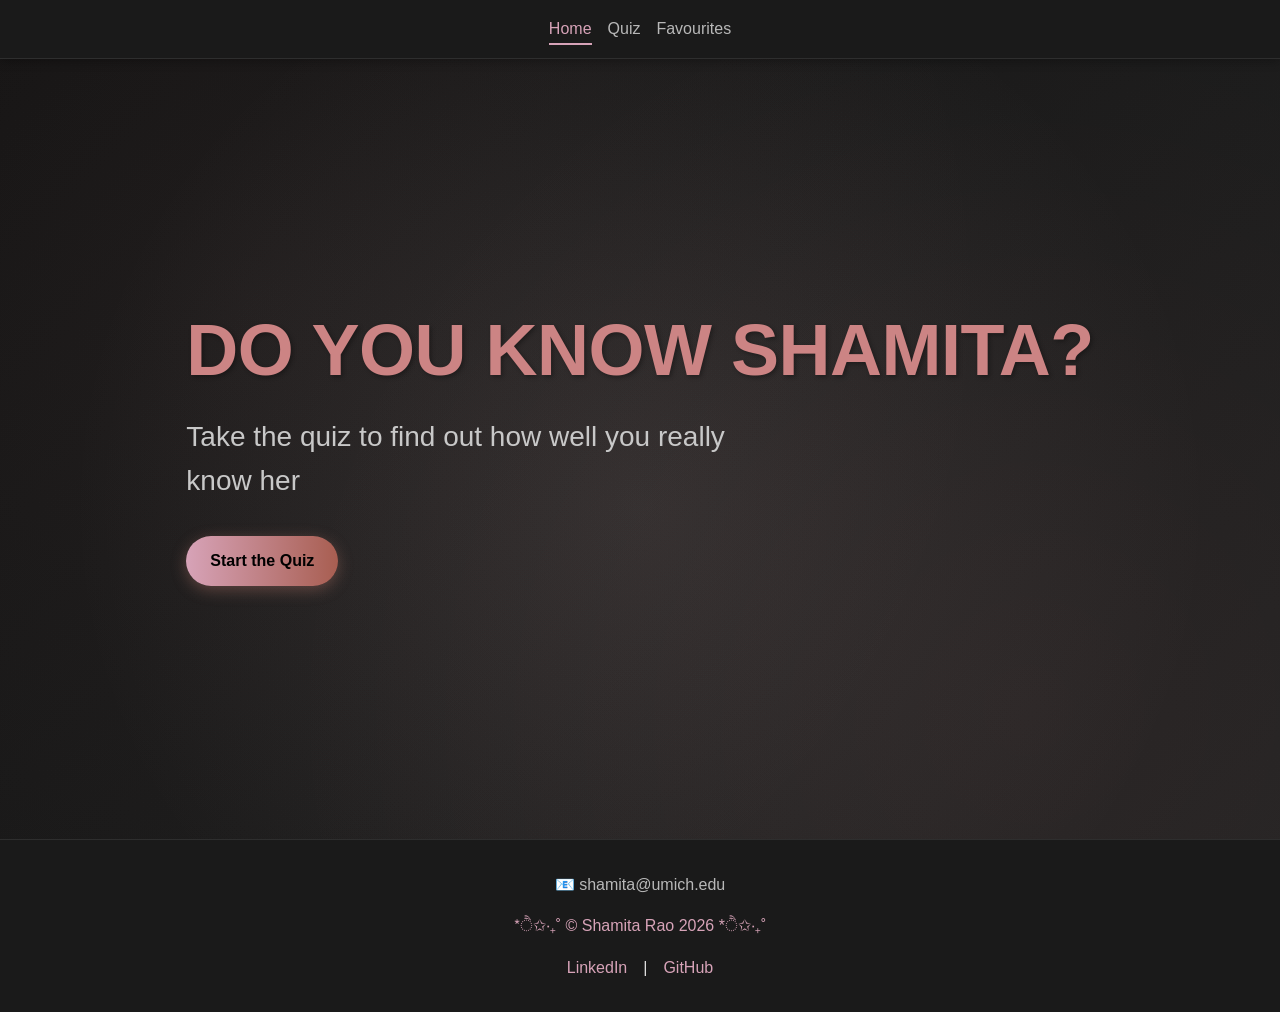
==== commit 4169d52e: "Update favourites page" ====
--- a/index.html
+++ b/index.html
@@ -8,9 +8,6 @@
     <link rel="stylesheet" href="styles/style.css">
 </head>
 <body>
-    <header>
-        <a class="skip" href="#main">Skip to Main content</a>
-    </header>
     <!-- Navigation bar -->
     <nav class="navbar">
         <ul class="nav-links">
@@ -32,45 +29,6 @@
       </div>
     </main>
 
-
-    <div class="favourites-content">
-      <section class="favourites-section">
-          <h1 class="section-title">My Current Favourites 🌟</h1>
-          <div class="favourites-grid">
-              
-              <!-- Book Card -->
-              <div class="favourite-card">
-                  <div class="card-image" style="background-image: url('https://images.unsplash.com/photo-1544947950-fa07a98d237f?ixlib=rb-1.2.1&auto=format&fit=crop&w=500&q=80')"></div>
-                  <div class="card-content">
-                      <h3>Current Read</h3>
-                      <p>"Atomic Habits" by James Clear</p>
-                      <p class="card-desc">Learning how to build good habits and break bad ones</p>
-                  </div>
-              </div>
-              
-              <!-- Music Card -->
-              <div class="favourite-card">
-                  <div class="card-image" style="background-image: url('https://images.unsplash.com/photo-1508700115892-45ecd05ae2ad?ixlib=rb-1.2.1&auto=format&fit=crop&w=500&q=80')"></div>
-                  <div class="card-content">
-                      <h3>On Repeat</h3>
-                      <p>Lamp - "Yume Utsutsu"</p>
-                      <p class="card-desc">Japanese city pop perfect for coding sessions</p>
-                  </div>
-              </div>
-              
-              <!-- Food Card -->
-              <div class="favourite-card">
-                  <div class="card-image" style="background-image: url('https://images.unsplash.com/photo-1565557623262-b51c2513a641?ixlib=rb-1.2.1&auto=format&fit=crop&w=500&q=80')"></div>
-                  <div class="card-content">
-                      <h3>Food Craving</h3>
-                      <p>Tres Leches Cake</p>
-                      <p class="card-desc">The perfect balance of sweet and moist</p>
-                  </div>
-              </div>
-          </div>
-      </section>
-    </div>
-
     <!-- Footer -->
     <footer class="footer">
         <p class="footer-email">📧 shamita@umich.edu</p>
--- a/styles/style.css
+++ b/styles/style.css
@@ -1,41 +1,51 @@
-/* Base Styles */
+/* ============================================= */
+/* BASE STYLES - MOBILE FIRST                    */
+/* ============================================= */
+
 * {
   margin: 0;
   padding: 0;
-  box-sizing: border-box;
+  box-sizing: border-box; /* Ensures padding doesn't affect element dimensions */
 }
 
 html {
   scroll-behavior: smooth;
 }
 
-.skip{
+/* Skip to Content Link (Accessibility Feature) */
+.skip {
   position: absolute;
   height: 25px;
   background-color: #ffffff;
   top: -45px;
-  }
-
-.skip:focus{
+  /* Hidden by default, visible when focused */
+}
+
+.skip:focus {
   top: 25px;
-  }
-
+  /* Becomes visible when focused for keyboard navigation */
+}
+
+/* Body Styles */
 body {
   font-family: 'Inter', sans-serif;
+  /* gradient background with texture overlay */
   background: radial-gradient(circle at 20% 30%, rgba(221, 153, 153, 0.05), transparent 60%), 
               radial-gradient(circle at 80% 70%, rgba(255, 153, 153, 0.05), transparent 60%), 
               radial-gradient(circle at 50% 50%, rgba(222, 204, 204, 0.1), transparent 70%), 
               linear-gradient(135deg, #121212, #232323), 
               url('https://www.transparenttextures.com/patterns/asfalt-dark.png');
   background-size: cover;
-  color: #E0E0E0; /* Light text for contrast */
+  color: #E0E0E0;
   min-height: 100vh;
   display: flex;
   flex-direction: column;
   line-height: 1.6;
 }
 
-/* Navigation */
+/* ============================================= */
+/* NAVIGATION - MOBILE STYLES                    */
+/* ============================================= */
 .navbar {
   background-color: #1A1A1A;
   box-shadow: 0 2px 10px rgba(0, 0, 0, 0.3);
@@ -57,16 +67,17 @@
 
 .nav-links a {
   text-decoration: none;
-  color: #B8B8B8; /* Light gray */
+  color: #B8B8B8;
   font-weight: 500;
   transition: all 0.3s;
   padding: 0.5rem 0;
   position: relative;
 }
 
+/* Navigation hover/active states */
 .nav-links a:hover,
 .nav-links .active {
-  color: #D7A3B8; /* Dusty pink */
+  color: #D7A3B8;
 }
 
 .nav-links a::after {
@@ -76,7 +87,7 @@
   left: 0;
   width: 0;
   height: 2px;
-  background: #D7A3B8; /* Dusty pink */
+  background: #D7A3B8;
   transition: width 0.3s;
 }
 
@@ -85,7 +96,9 @@
   width: 100%;
 }
 
-/* Hero Section */
+/* ============================================= */
+/* HERO SECTION                */
+/* ============================================= */
 .hero {
   flex: 1;
   max-width: 1200px;
@@ -98,9 +111,10 @@
   text-align: left;
 }
 
+
 .hero h1 {
   font-size: clamp(2.5rem, 8vw, 4.5rem);
-  color: #cc8484; /* Dusty pink */
+  color: #cc8484;
   margin-bottom: 1.5rem;
   line-height: 1.1;
   letter-spacing: -0.5px;
@@ -109,19 +123,20 @@
 
 .hero h2 {
   font-size: clamp(1.25rem, 4vw, 1.75rem);
-  color: #C8C8C8; /* Lighter gray */
+  color: #C8C8C8;
   margin-bottom: 2rem;
   font-weight: 400;
   max-width: 600px;
 }
 
+/* Quiz Button Styles */
 .quiz-button-container {
   margin-top: 2rem;
 }
 
 .quiz-button {
   display: inline-block;
-  background: linear-gradient(to right, #D7A3B8, #A85E51); /* Gradient */
+  background: linear-gradient(to right, #D7A3B8, #A85E51);
   color: black;
   font-weight: bold;
   font-size: 1rem;
@@ -139,7 +154,9 @@
   box-shadow: 0 6px 20px rgba(168, 94, 81, 0.6);
 }
 
-/* Footer */
+/* ============================================= */
+/* FOOTER                       */
+/* ============================================= */
 .footer {
   background-color: #1A1A1A;
   padding: 2rem 1rem;
@@ -173,32 +190,20 @@
 }
 
 .footer-links a:hover {
-  color: #FFC2C8; /* Lighter pink */
-}
-
-/* Sections */
-section {
-  padding: 3rem 1.5rem;
-  max-width: 1200px;
-  margin: 0 auto;
-}
-
-.section-title {
-  font-size: clamp(1.75rem, 5vw, 2.5rem);
-  margin-bottom: 2rem;
-  color: #D7A3B8;
-}
-
-
-/* Quiz Page Styles */
+  color: #FFC2C8; 
+}
+
+/* ============================================= */
+/* QUIZ PAGE STYLES                  */
+/* ============================================= */
 .quiz-container {
   max-width: 800px;
   margin: 2rem auto;
   padding: 1.5rem;
-  background-color: #1E1E1E; /* Dark background */
+  background-color: #1E1E1E;
   border-radius: 12px;
   box-shadow: 0 4px 15px rgba(0, 0, 0, 0.3);
-  border: 1px solid #3D3D3D; /* Border color */
+  border: 1px solid #3D3D3D;
 }
 
 .quiz-container h1,
@@ -209,25 +214,25 @@
 
 .quiz-container h1 {
   font-family: 'Playfair Display', serif;
-  color: #D7A3B8; /* Dusty pink */
+  color: #D7A3B8;
   font-size: 2rem;
 }
 
 .quiz-container h2 {
-  color: #B8B8B8; /* Gray text */
+  color: #B8B8B8;
   font-size: 1.25rem;
   font-weight: 400;
 }
 
-/* Question Cards */
+/* Question Card Styles */
 .question-card {
   display: none;
-  background-color: #1E1E1E; /* Dark background */
+  background-color: #1E1E1E;
   border-radius: 12px;
   padding: 1.5rem;
   margin-bottom: 1.5rem;
   box-shadow: 0 4px 15px rgba(0, 0, 0, 0.3);
-  border: 1px solid #3D3D3D; /* Border color */
+  border: 1px solid #3D3D3D;
 }
 
 .question-card.active {
@@ -236,7 +241,7 @@
 
 .question-card p {
   font-weight: 600;
-  color: #FFC2C8; /* Lighter pink */
+  color: #FFC2C8;
   margin-bottom: 1.5rem;
   font-size: 1.1rem;
 }
@@ -259,11 +264,12 @@
   margin-right: 0.8rem;
 }
 
-/* Navigation Buttons */
+/* Quiz Navigation Buttons */
 .quiz-nav {
   display: flex;
   gap: 1rem;
   margin: 1.5rem 0;
+  flex-direction: column;
 }
 
 .prev-btn, .next-btn, .submit-btn {
@@ -297,33 +303,32 @@
   display: none;
 }
 
-/* Result Card */
+/* Result Card Styles */
 .result-card {
-  background-color: #1E1E1E; /* Dark background */
+  background-color: #1E1E1E;
   border-radius: 12px;
   padding: 2rem;
   margin: 2rem 0;
   text-align: center;
   box-shadow: 0 4px 15px rgba(0, 0, 0, 0.3);
-  border: 1px solid #3D3D3D; /* Border color */
+  border: 1px solid #3D3D3D;
 }
 
 .result-card h2 {
-  color: #FFC2C8; /* Lighter pink */
+  color: #FFC2C8;
   font-size: 1.75rem;
   margin-bottom: 1rem;
 }
 
 #score {
-  color: #D7A3B8; /* Dusty pink */
+  color: #D7A3B8;
   font-size: 2.5rem;
 }
 
 #download-card {
   display: inline-block;
   padding: 0.8rem 1.5rem;
-  background: linear-gradient(to right, #D7A3B8, #A85E51); /* Gradient */
-  color: white;
+  background: linear-gradient(to right, #D7A3B8, #A85E51);
   font-weight: 600;
   border: none;
   border-radius: 8px;
@@ -337,10 +342,10 @@
   box-shadow: 0 4px 12px rgba(215, 163, 184, 0.4);
 }
 
-/* Add to your CSS */
+/* Progress bar */
 .progress-bar {
   height: 4px;
-  background: #D7A3B8; /* Dusty pink */
+  background: #D7A3B8;
   position: fixed;
   top: 0;
   left: 0;
@@ -352,23 +357,15 @@
   display: none;
 }
 
+/* Animation for results */
 @keyframes fadeIn {
   from { opacity: 0; transform: translateY(10px); }
   to { opacity: 1; transform: translateY(0); }
 }
 
-/* Responsive Design */
-@media (max-width: 600px) {
-  .quiz-nav {
-    flex-direction: column;
-  }
-
-  .quiz-container h1 {
-    font-size: 1.75rem;
-  }
-}
-
-/* Favourites Page Styles */
+/* ============================================= */
+/* FAVOURITES PAGE            */
+/* ============================================= */
 .favourites-content {
   max-width: 1200px;
   margin: 2rem auto;
@@ -432,17 +429,33 @@
   font-style: italic;
 }
 
-/* Tablet+ */
-@media (min-width: 768px) {
+/* ============================================= */
+/* TABLET VIEW (min-width: 600px)                */
+/* ============================================= */
+@media screen and (min-width: 700px) {
+  /* Quiz Navigation - Switch to horizontal layout */
+  .quiz-nav {
+    flex-direction: row; /* Side-by-side buttons on tablet+ */
+  }
+
+  /* Adjust quiz title size */
+  .quiz-container h1 {
+    font-size: 1.75rem;
+  }
+
+  /* Favourites grid - 2 columns */
   .favourites-grid {
-      grid-template-columns: repeat(2, 1fr);
+    grid-template-columns: repeat(2, 1fr);
   }
 }
 
-/* Desktop */
-@media (min-width: 1024px) {
+/* ============================================= */
+/* DESKTOP VIEW (min-width: 1024px)              */
+/* ============================================= */
+@media screen and (min-width: 1024px) {
+  /* Favourites grid - 3 columns */
   .favourites-grid {
-      grid-template-columns: repeat(3, 1fr);
+    grid-template-columns: repeat(3, 1fr);
   }
 }
 
